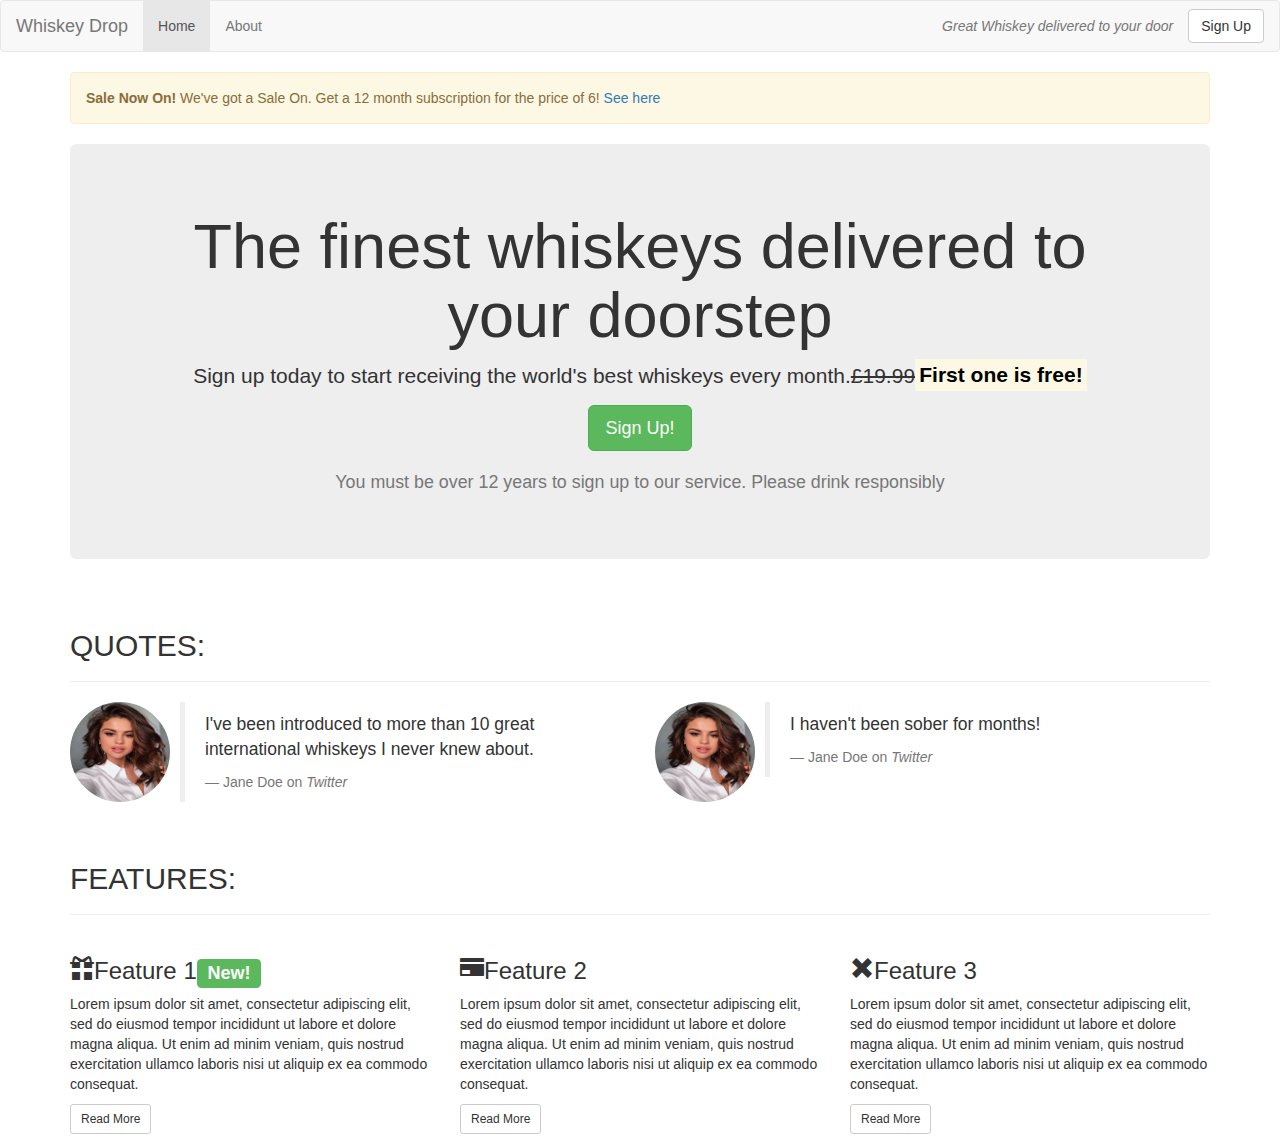
==== index.html @ 75abac08 "Initial commit" ====
<!doctype html>
<html lang="en-us">
  <head>
    <meta charset="UTF-8">
    <meta name="viewport" content="width=device-width, initial-scale=1.0">
    <title>Whiskey Drop | Taste a new Whiskey every month</title>
    <link rel="stylesheet" href="https://maxcdn.bootstrapcdn.com/bootstrap/3.3.7/css/bootstrap.min.css" type="text/css" />
  </head>
  <body>
    <!--NAV-->
    <nav class="navbar navbar-default">
        <div class="container-fluid">
            <!--Logo-->
            <div class="navbar-header">
                <a href="/" class="navbar-brand">
                    Whiskey Drop
                </a>
            </div>
             
            <!--Navbar-->
            <ul class="nav navbar-nav">
                <li class="active"><a href="/">Home</a></li>
                <li><a href="">About</a></li>
                <li class="visible-xs"><a href="">Sign In</a></li>
            </ul>
            
            <!--message-->
            <div class="navbar-header navbar-right hidden-xs">
                <a href="/login" class="btn btn-default navbar-btn">Sign Up</a>
                <p class="navbar-text"><i>Great Whiskey delivered to your door</i></p>
            </div>
        </div>
    </nav>
    <article class="container">
      <!--Callout-->
      <!--Alert-->
      <div class="row hidden-xs">
          <div class="col-xs-12">
              <div class="alert alert-warning">
                  <strong>Sale Now On!</strong> We've got a Sale On. Get a 12 month subscription for the price of 6! <a href="">See here</a>
              </div>
          </div>
      </div>
      <div class="row">
          <div class="col-xs-12">
              <section class="callout jumbotron text-center">
                  <h1>The finest whiskeys delivered to your doorstep</h1>
                  <p class="lead">Sign up today to start receiving the world's best whiskeys every month.<s class="hidden-xs">£19.99</s><span class="visible-xs"><br></span><strong><mark>First one is free!</mark></strong></p>
                  <p><button class="btn btn-lg btn-success">Sign Up!</button></p>
                  <p class="text-muted"><small>You must be over 12 years to sign up to our service. Please drink responsibly</small></p>
              </section>
          </div>
      </div>
      <!--/Callout-->
      <!-- Quotes -->
        <section class="quotes">
            <div class="row">
                <div class="col-xs-12">
                    <div class="page-header">
                        <h2 class="text-uppercase">Quotes:</h2>
                    </div>
                </div>
            </div>
            <div class="row">
                <div class="col-xs-12 col-md-6">
                    <div class="media">
                        <div class="media-left hidden-xs">
                            <img src="images/girl-image.jpg" class="img-circle media-object" height=100 width=100>
                        </div>
                        <div class="media-body">
                              <blockquote class="quote">
                                    <p>I've been introduced to more than 10 great international whiskeys I never knew about.</p>
                                    <footer>Jane Doe on <cite title="Twitter">Twitter</cite></footer>
                              </blockquote>  
                        </div>
                    </div>
                </div>
                
              <div class="col-xs-12 col-md-6">
                  <div class="media">
                        <div class="media-left hidden-xs">
                            <img src="images/girl-image.jpg" class="img-circle media-object" height=100 width=100>
                        </div>
                        <div class="media-body">
                              <blockquote class="quote">
                                    <p>I haven't been sober for months!</p>
                                    <footer>Jane Doe on <cite title="Twitter">Twitter</cite></footer>
                              </blockquote>  
                        </div>
                    </div>
              </div>
          </div>
        </section>
        <!-- /.quotes -->
        <!-- Features -->
        <section class="features">
            <div class="row">
                <div class="col-xs-12">
                    <div class="page-header">
                        <h2 class="text-uppercase">Features:</h2>
                    </div>
                </div>
            </div>
            <div class="row">
                <div class="col-xs-12 col-md-6 col-lg-4">
                    <div class="feature">
                        <h3><span class="glyphicon glyphicon-gift hidden-xs"></span>Feature 1<span class="label label-success">New!</span></h3>
                        <p>Lorem ipsum dolor sit amet, consectetur adipiscing elit, sed do eiusmod tempor incididunt ut labore et dolore magna aliqua. Ut enim ad minim veniam, quis nostrud exercitation ullamco laboris nisi ut aliquip ex ea commodo consequat.</p>
                        <p><a class="btn btn-sm btn-default" href="">Read More</a></p>
                    </div>
              </div>
              <div class="col-xs-12 col-md-6 col-lg-4">
                  <div class="feature">
                      <h3><span class="glyphicon glyphicon-credit-card hidden-xs"></span>Feature 2</h3>
                      <p>Lorem ipsum dolor sit amet, consectetur adipiscing elit, sed do eiusmod tempor incididunt ut labore et dolore magna aliqua. Ut enim ad minim veniam, quis nostrud exercitation ullamco laboris nisi ut aliquip ex ea commodo consequat.</p>
                      <p><a class="btn btn-sm btn-default" href="">Read More</a></p>
                  </div>
              </div>
              <div class="col-xs-12 hidden-md col-lg-4">
                  <div class="feature">
                      <h3><span class="glyphicon glyphicon-remove hidden-xs"></span>Feature 3</h3>
                      <p>Lorem ipsum dolor sit amet, consectetur adipiscing elit, sed do eiusmod tempor incididunt ut labore et dolore magna aliqua. Ut enim ad minim veniam, quis nostrud exercitation ullamco laboris nisi ut aliquip ex ea commodo consequat.</p>
                      <p><a class="btn btn-sm btn-default" href="">Read More</a></p>
                  </div>
              </div>
          </div>
        </section>
        <!-- /.features -->
    </article>
</body>

</html>
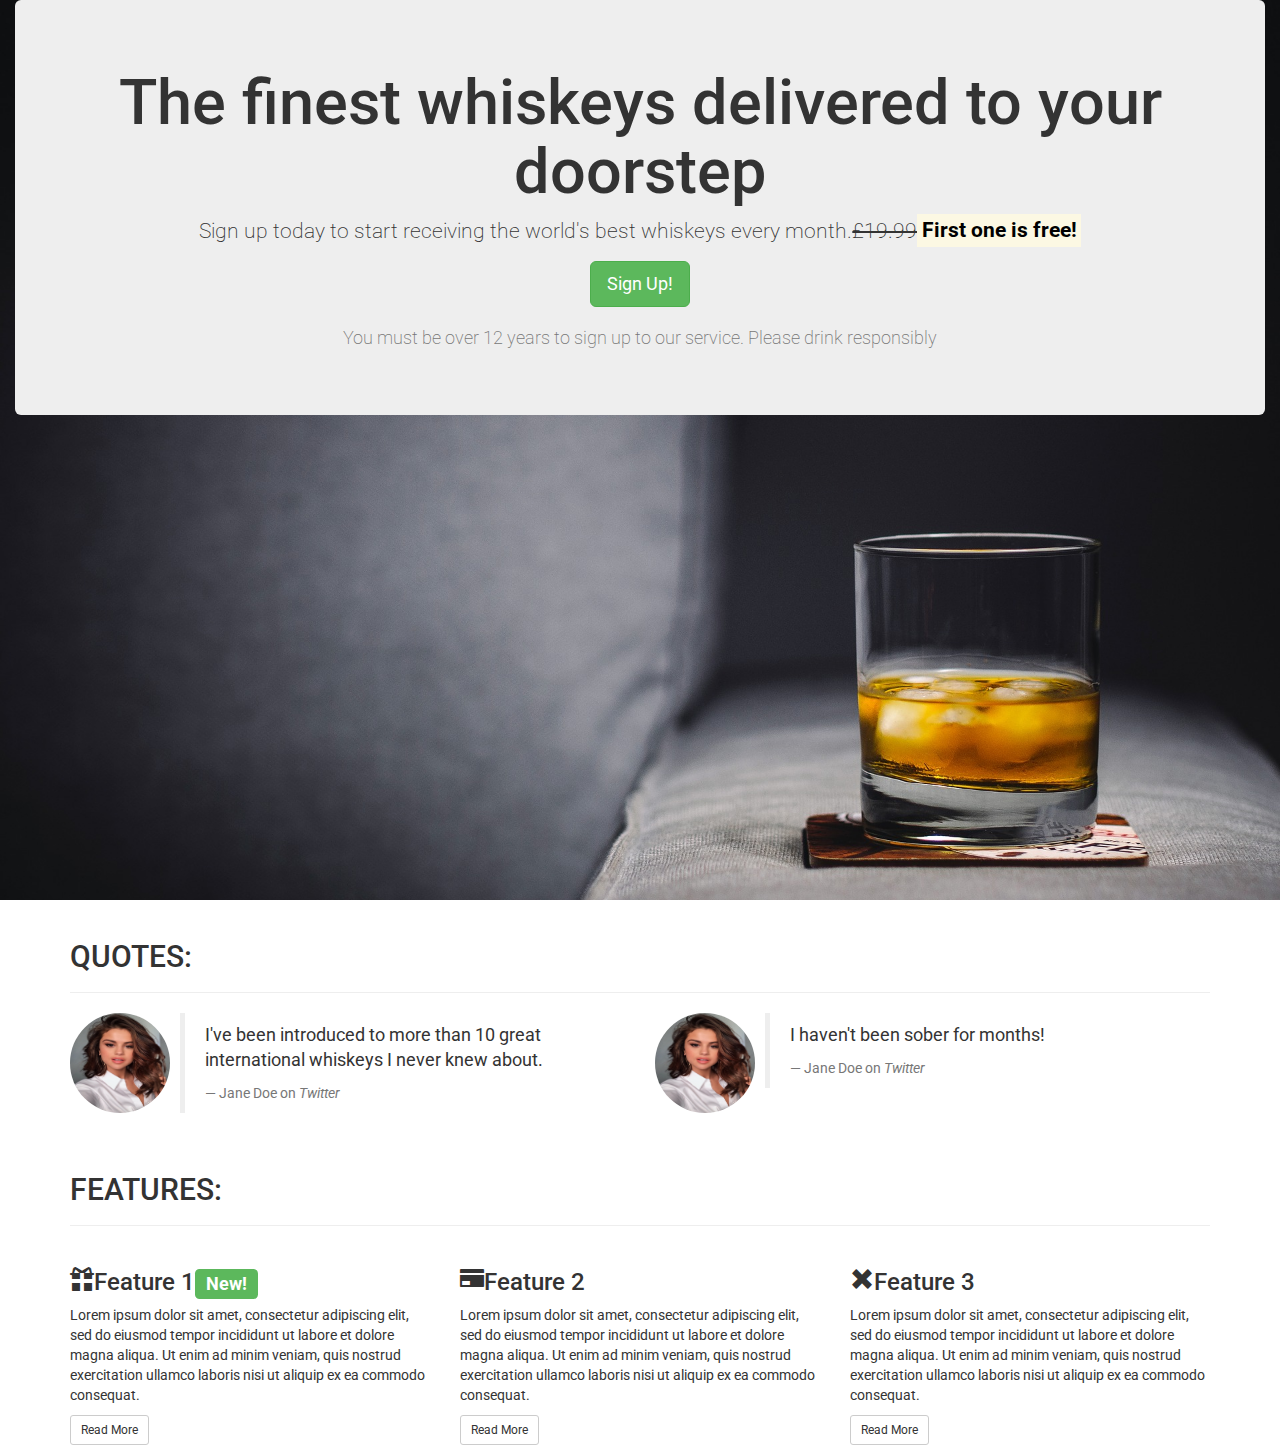
==== commit 88735963: "other changes" ====
--- a/index.html
+++ b/index.html
@@ -5,35 +5,31 @@
     <meta name="viewport" content="width=device-width, initial-scale=1.0">
     <title>Whiskey Drop | Taste a new Whiskey every month</title>
     <link rel="stylesheet" href="https://maxcdn.bootstrapcdn.com/bootstrap/3.3.7/css/bootstrap.min.css" type="text/css" />
+    <link href="https://fonts.googleapis.com/css?family=Roboto:400,400i,700,700i" rel="stylesheet">
+    <link rel="stylesheet" href="CSS/style.css">
   </head>
   <body>
-    <!--NAV-->
-    <nav class="navbar navbar-default">
+    <!--NAV>
         <div class="container-fluid">
-            <!--Logo-->
             <div class="navbar-header">
                 <a href="/" class="navbar-brand">
                     Whiskey Drop
                 </a>
             </div>
-             
-            <!--Navbar-->
+            
             <ul class="nav navbar-nav">
                 <li class="active"><a href="/">Home</a></li>
                 <li><a href="">About</a></li>
                 <li class="visible-xs"><a href="">Sign In</a></li>
             </ul>
-            
-            <!--message-->
+    
             <div class="navbar-header navbar-right hidden-xs">
                 <a href="/login" class="btn btn-default navbar-btn">Sign Up</a>
                 <p class="navbar-text"><i>Great Whiskey delivered to your door</i></p>
             </div>
-        </div>
-    </nav>
-    <article class="container">
-      <!--Callout-->
-      <!--Alert-->
+        <!--/div>
+    <!--/nav-->
+    <!--div class="container alert-container">
       <div class="row hidden-xs">
           <div class="col-xs-12">
               <div class="alert alert-warning">
@@ -41,18 +37,21 @@
               </div>
           </div>
       </div>
+    <!--/div-->
+    <div class="container-fluid callout-container">
       <div class="row">
           <div class="col-xs-12">
               <section class="callout jumbotron text-center">
                   <h1>The finest whiskeys delivered to your doorstep</h1>
                   <p class="lead">Sign up today to start receiving the world's best whiskeys every month.<s class="hidden-xs">£19.99</s><span class="visible-xs"><br></span><strong><mark>First one is free!</mark></strong></p>
-                  <p><button class="btn btn-lg btn-success">Sign Up!</button></p>
+                  <p><button class="btn btn-lg btn-success" data-toggle='modal' data-target='#signUpModal'>Sign Up!</button></p>
                   <p class="text-muted"><small>You must be over 12 years to sign up to our service. Please drink responsibly</small></p>
               </section>
           </div>
       </div>
-      <!--/Callout-->
-      <!-- Quotes -->
+    </div>
+    <!-- Quotes -->
+    <div class="container quotes-container">
         <section class="quotes">
             <div class="row">
                 <div class="col-xs-12">
@@ -92,7 +91,9 @@
           </div>
         </section>
         <!-- /.quotes -->
-        <!-- Features -->
+    </div>
+    <!-- Features -->
+    <div class="container features-container">
         <section class="features">
             <div class="row">
                 <div class="col-xs-12">
@@ -126,7 +127,38 @@
           </div>
         </section>
         <!-- /.features -->
-    </article>
+    </div>
+    <!-- Modal -->
+    <div class="modal fade" id="signUpModal" tabindex="-1" role="dialog" aria-labelledby="myModalLabel">
+      <div class="modal-dialog" role="document">
+        <div class="modal-content">
+          <div class="modal-header">
+            <button type="button" class="close" data-dismiss="modal" aria-label="Close"><span aria-hidden="true">&times;</span></button>
+            <h4 class="modal-title" id="myModalLabel">Sign Up for Whiskey Drop!</h4>
+          </div>
+          <div class="modal-body">
+             <form>
+              <div class="form-group">
+                <label for="email">Email address</label>
+                <input type="email" class="form-control" id="email" placeholder="Email">
+                <p class="help-block">We'll never share your email address with anyone</p>
+              </div>
+              <div class="form-group">
+                <label for="password">Password</label>
+                <input type="password" class="form-control" id="password" placeholder="Password">
+              </div>
+              <div class="form-group">
+                <label for="passwordRepeat">Repeat Password</label>
+                <input type="password" class="form-control" id="passwordRepeat" placeholder="Repeat your Password">
+              </div>
+              <button type="submit" class="btn btn-success">Sign Up!</button>
+             </form>
+          </div>
+        </div>
+      </div>
+    </div>
+    <script src="https://code.jquery.com/jquery-3.3.1.min.js" integrity="sha256-FgpCb/KJQlLNfOu91ta32o/NMZxltwRo8QtmkMRdAu8="crossorigin="anonymous"></script>
+    <script src="https://maxcdn.bootstrapcdn.com/bootstrap/3.3.7/js/bootstrap.min.js" integrity="sha384-Tc5IQib027qvyjSMfHjOMaLkfuWVxZxUPnCJA7l2mCWNIpG9mGCD8wGNIcPD7Txa" crossorigin="anonymous"></script>
 </body>
 
 </html>--- a/CSS/style.css
+++ b/CSS/style.css
@@ -0,0 +1,22 @@
+body{
+    font-family: 'Roboto', sans-serif;
+}
+
+/*Containers*/
+.alert-container{
+    
+}
+.callout-container{
+    height: 100vh;
+    background: url('../images/whiskey-background.jpg') no-repeat center center fixed; 
+   -webkit-background-size: cover;
+   -moz-background-size: cover;
+   -o-background-size: cover;
+    background-size: cover;
+}
+.quotes-container{
+    
+}
+.features-container{
+    
+}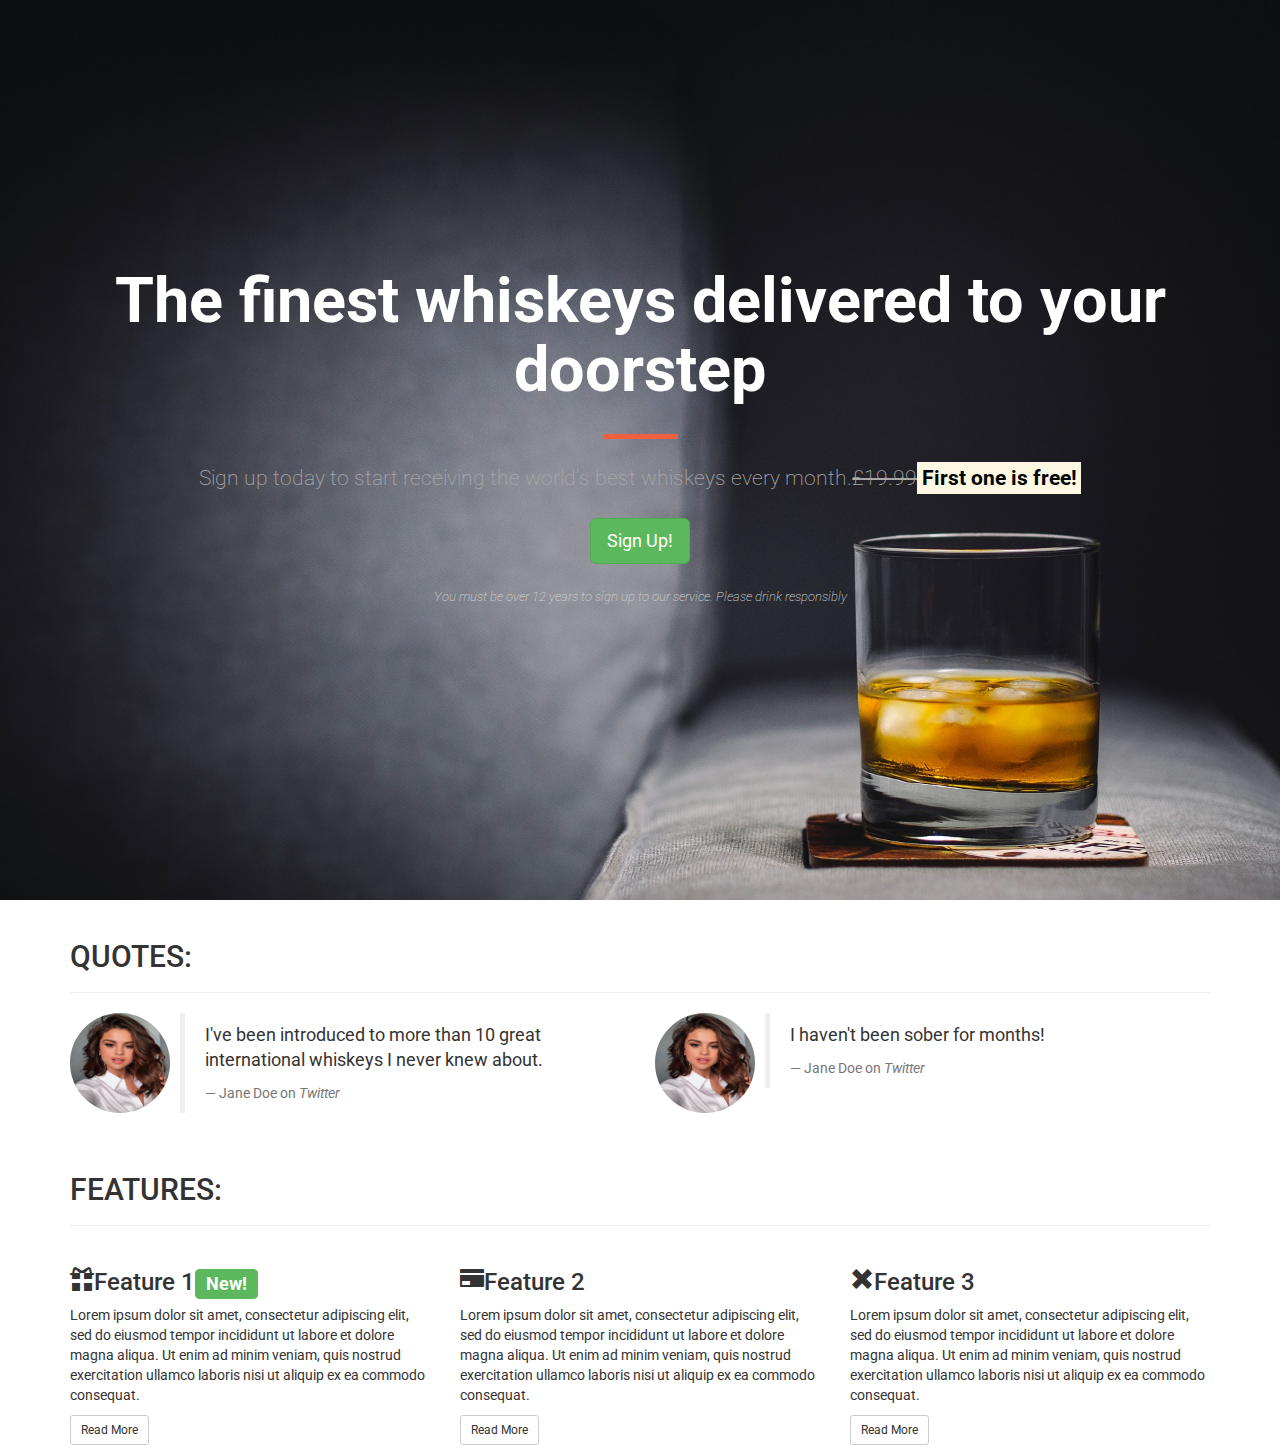
==== commit 771281e8: "chan" ====
--- a/index.html
+++ b/index.html
@@ -43,6 +43,7 @@
           <div class="col-xs-12">
               <section class="callout jumbotron text-center">
                   <h1>The finest whiskeys delivered to your doorstep</h1>
+                  <hr class="block-header block-header--orange">
                   <p class="lead">Sign up today to start receiving the world's best whiskeys every month.<s class="hidden-xs">£19.99</s><span class="visible-xs"><br></span><strong><mark>First one is free!</mark></strong></p>
                   <p><button class="btn btn-lg btn-success" data-toggle='modal' data-target='#signUpModal'>Sign Up!</button></p>
                   <p class="text-muted"><small>You must be over 12 years to sign up to our service. Please drink responsibly</small></p>
--- a/CSS/style.css
+++ b/CSS/style.css
@@ -13,10 +13,49 @@
    -moz-background-size: cover;
    -o-background-size: cover;
     background-size: cover;
+    
+    display: flex;
+    align-items: center;
 }
 .quotes-container{
     
 }
 .features-container{
     
-}+}
+
+/*Jumbotron*/
+.jumbotron{
+    background-color: transparent;
+}
+.jumbotron h1{
+   color: white;
+   font-weight: bold;
+   margin-bottom: 30px;
+}
+
+.jumbotron .lead{
+    color: #a7a7a7;
+    margin: 25px 0;
+}
+
+.jumbotron small{
+    font-size: 60%;
+    font-style: italic;
+    color: #d0d0d0;
+}
+
+/* Block Dividers*/
+.block-header{
+    width: 75px;
+    height: 5px;
+    border: 0;
+}
+
+.block-header--orange{
+    background-color: #f05f40
+}
+.block-header--short{
+    width: 35px;
+}
+
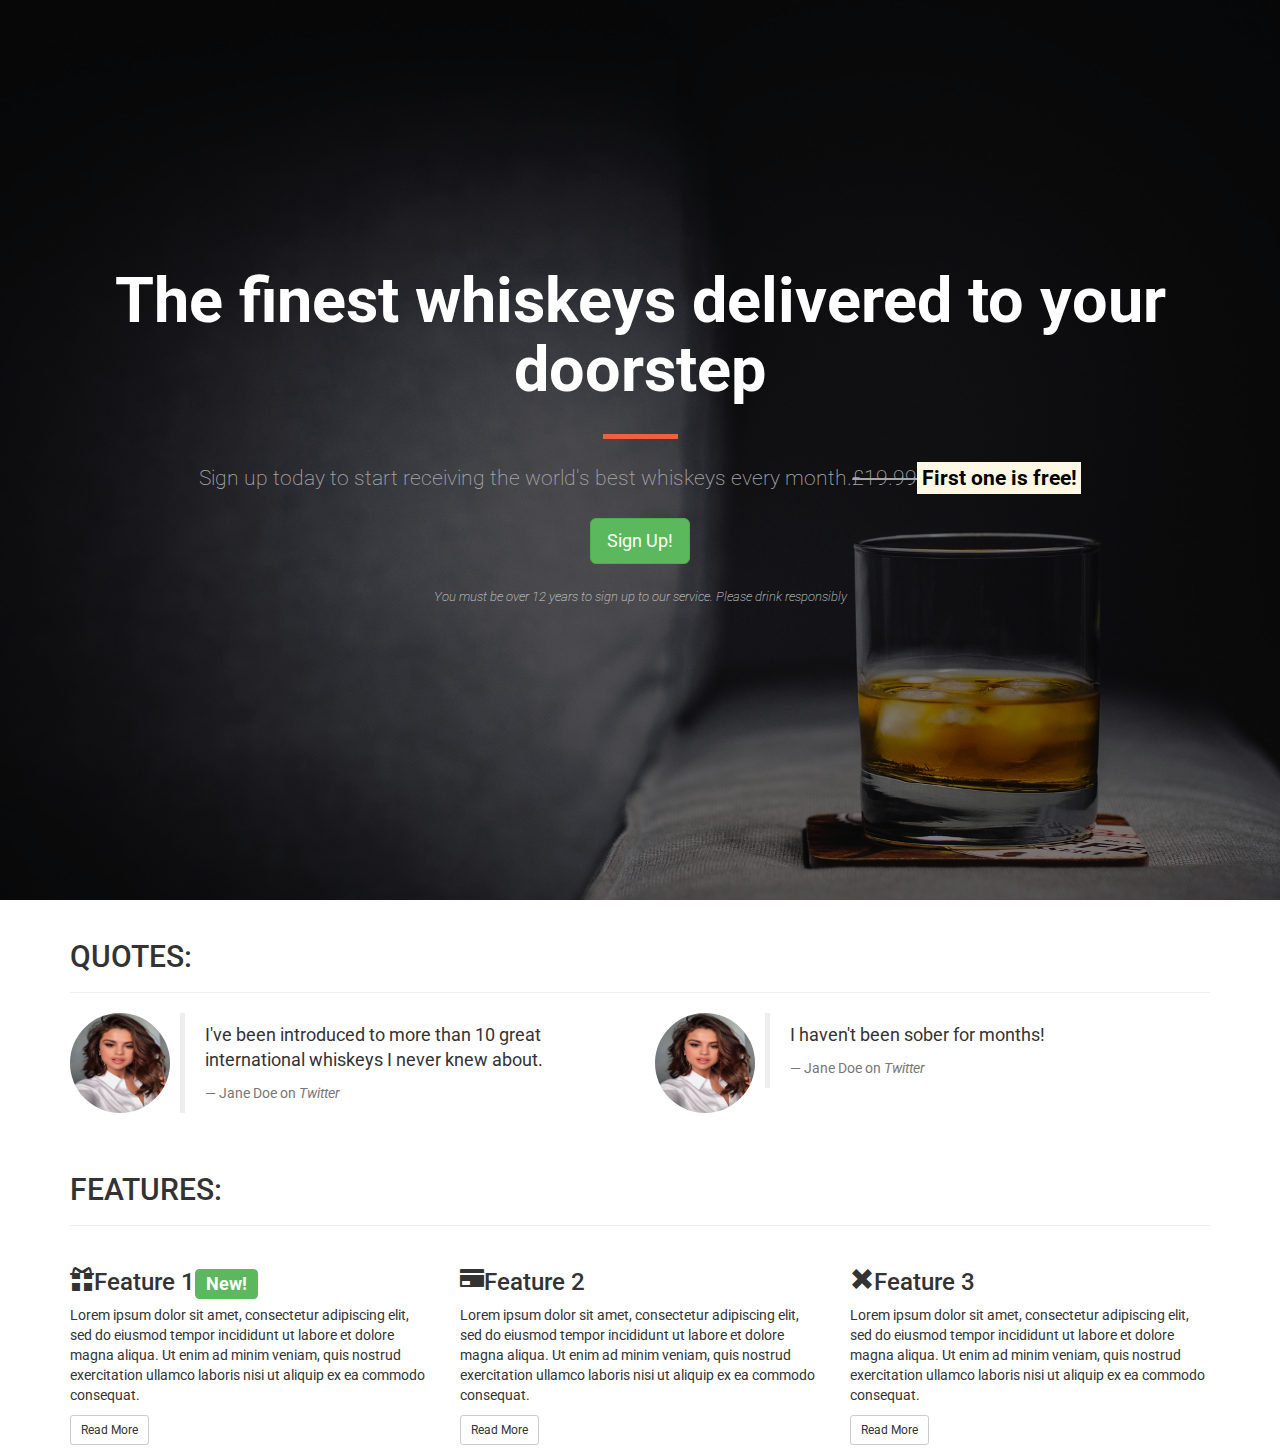
==== commit 1b109ab3: "cha" ====
--- a/index.html
+++ b/index.html
@@ -39,17 +39,18 @@
       </div>
     <!--/div-->
     <div class="container-fluid callout-container">
-      <div class="row">
-          <div class="col-xs-12">
-              <section class="callout jumbotron text-center">
-                  <h1>The finest whiskeys delivered to your doorstep</h1>
-                  <hr class="block-header block-header--orange">
-                  <p class="lead">Sign up today to start receiving the world's best whiskeys every month.<s class="hidden-xs">£19.99</s><span class="visible-xs"><br></span><strong><mark>First one is free!</mark></strong></p>
-                  <p><button class="btn btn-lg btn-success" data-toggle='modal' data-target='#signUpModal'>Sign Up!</button></p>
-                  <p class="text-muted"><small>You must be over 12 years to sign up to our service. Please drink responsibly</small></p>
-              </section>
-          </div>
-      </div>
+        <div class="opaque-overlay">&nbsp;</div>
+        <div class="row">
+             <div class="col-xs-12">
+                  <section class="callout jumbotron text-center">
+                      <h1>The finest whiskeys delivered to your doorstep</h1>
+                      <hr class="block-header block-header--orange">
+                      <p class="lead">Sign up today to start receiving the world's best whiskeys every month.<s class="hidden-xs">£19.99</s><span class="visible-xs"><br></span><strong><mark>First one is free!</mark></strong></p>
+                      <p><button class="btn btn-lg btn-success" data-toggle='modal' data-target='#signUpModal'>Sign Up!</button></p>
+                      <p class="text-muted"><small>You must be over 12 years to sign up to our service. Please drink responsibly</small></p>
+                  </section>
+              </div>
+         </div>
     </div>
     <!-- Quotes -->
     <div class="container quotes-container">
--- a/CSS/style.css
+++ b/CSS/style.css
@@ -16,6 +16,15 @@
     
     display: flex;
     align-items: center;
+}
+.opaque-overlay{
+    position: absolute;
+    top: 0;
+    left: 0;
+    height: 100%;
+    width: 100%;
+    background-color: rgba(0,0,0,0.5)
+    
 }
 .quotes-container{
     
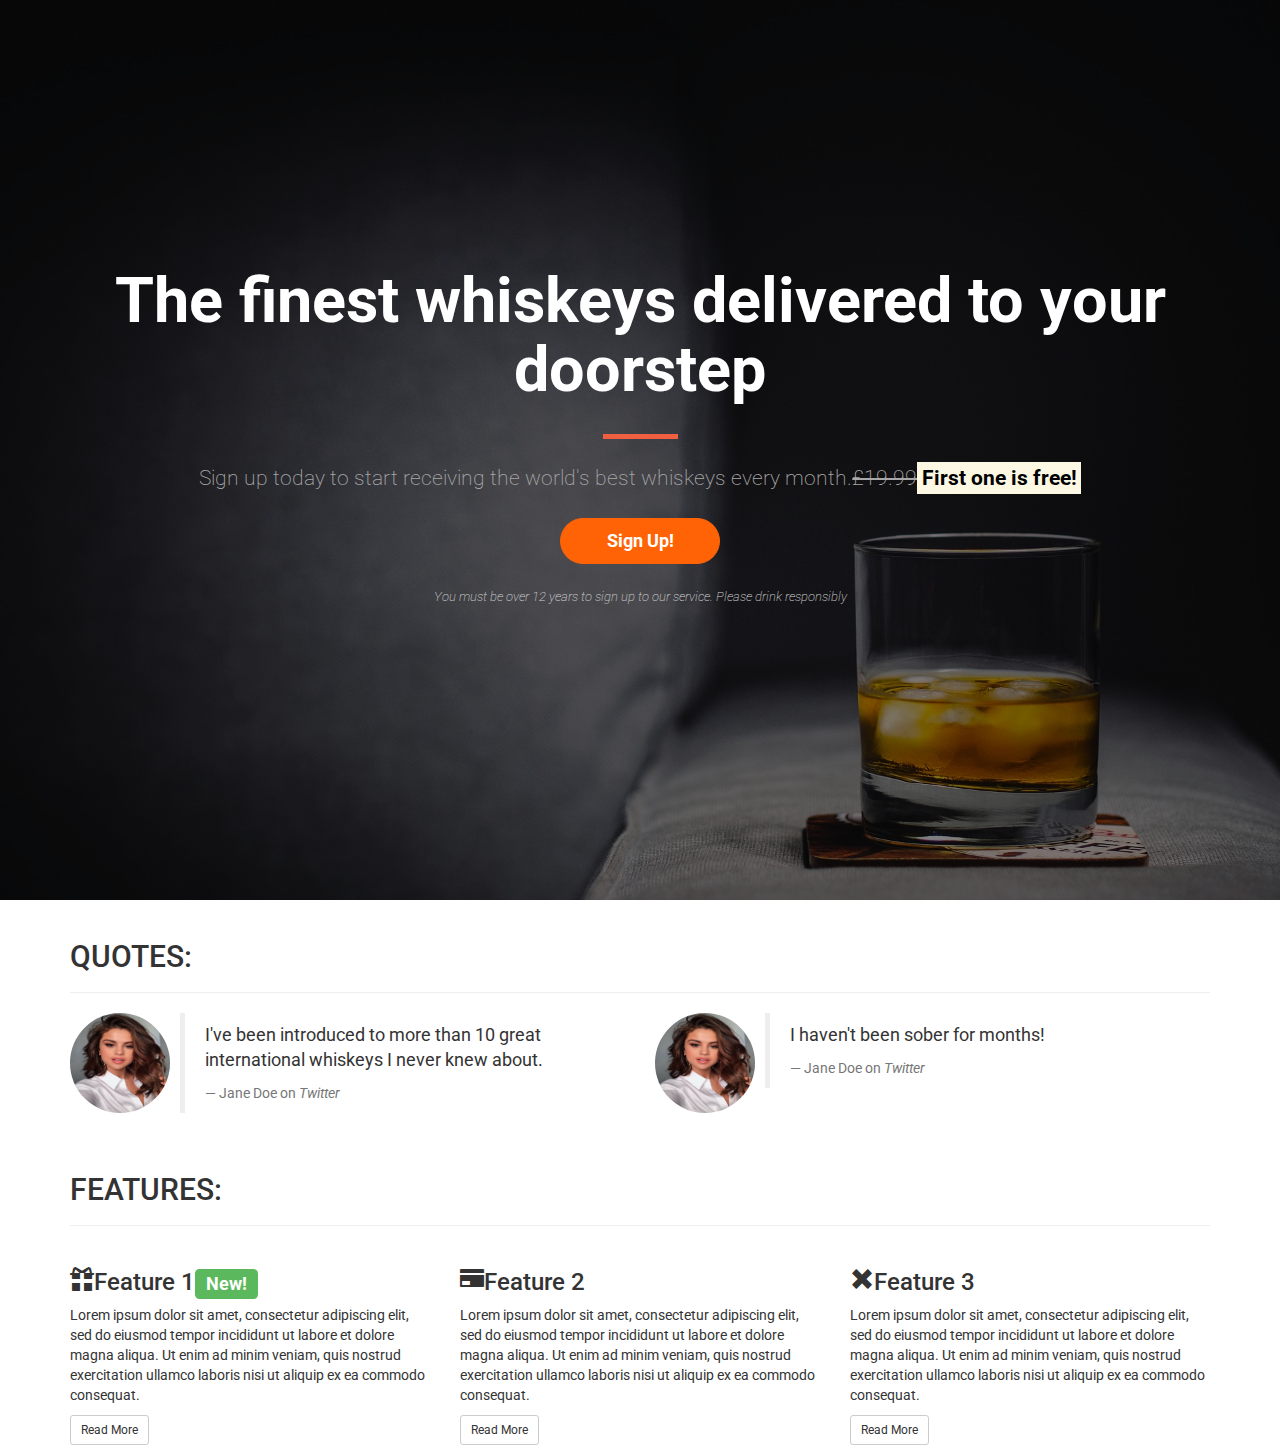
==== commit cd46e494: "ot" ====
--- a/index.html
+++ b/index.html
@@ -46,7 +46,7 @@
                       <h1>The finest whiskeys delivered to your doorstep</h1>
                       <hr class="block-header block-header--orange">
                       <p class="lead">Sign up today to start receiving the world's best whiskeys every month.<s class="hidden-xs">£19.99</s><span class="visible-xs"><br></span><strong><mark>First one is free!</mark></strong></p>
-                      <p><button class="btn btn-lg btn-success" data-toggle='modal' data-target='#signUpModal'>Sign Up!</button></p>
+                      <p><button class="btn btn-lg btn--cta btn--red" data-toggle='modal' data-target='#signUpModal'>Sign Up!</button></p>
                       <p class="text-muted"><small>You must be over 12 years to sign up to our service. Please drink responsibly</small></p>
                   </section>
               </div>
--- a/CSS/style.css
+++ b/CSS/style.css
@@ -16,6 +16,8 @@
     
     display: flex;
     align-items: center;
+    
+    position: relative;
 }
 .opaque-overlay{
     position: absolute;
@@ -68,3 +70,23 @@
     width: 35px;
 }
 
+/*Buttons*/
+.btn--cta{
+    font-weight: bold;
+    border-radius: 23px;
+    width: 160px;
+}
+.btn--red{
+    color: white;
+    background-color: #ff6305;
+    border-color: #ff6305;
+}
+
+.btn--red:hover,
+.btn--red:active,
+.btn--red:focus,
+.btn--red:active:focus{
+    background-color: #df4929;
+    border-color: #df4929;
+    color: white;
+}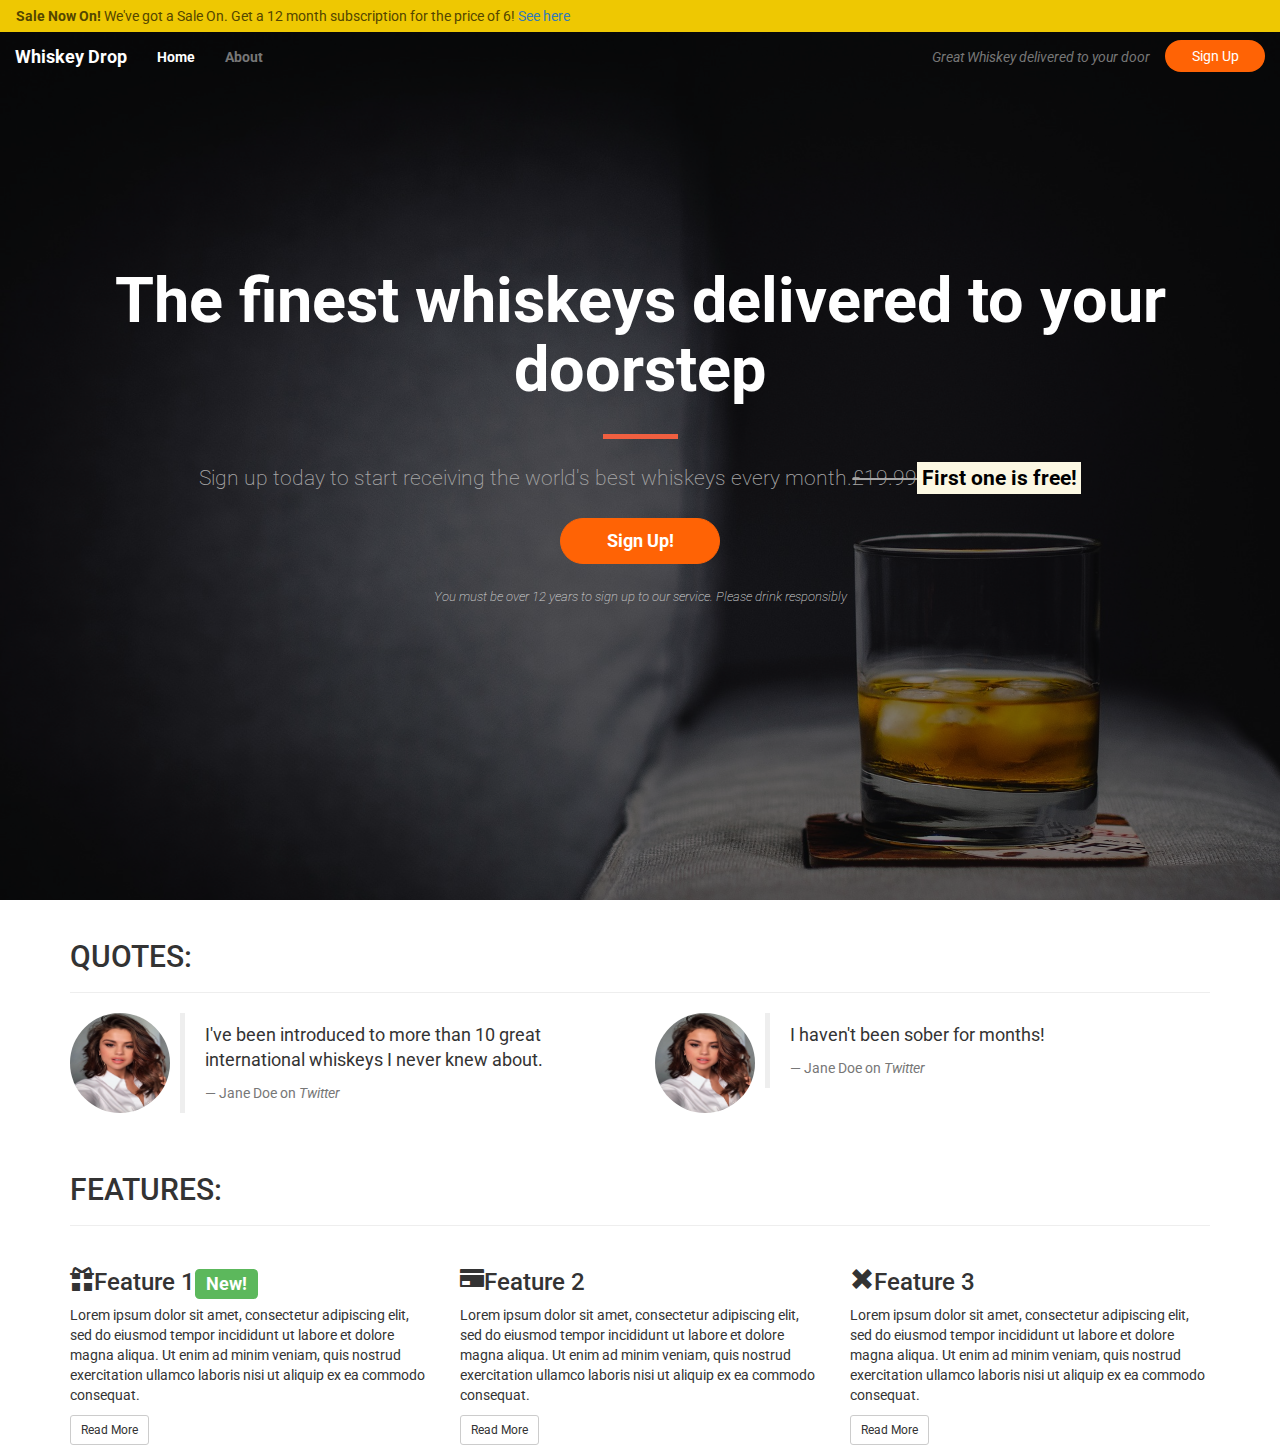
==== commit 7a48efa9: "more" ====
--- a/index.html
+++ b/index.html
@@ -9,35 +9,43 @@
     <link rel="stylesheet" href="CSS/style.css">
   </head>
   <body>
-    <!--NAV>
+    <nav class="navbar navbar-default">
+        <div class="container-fluid alert-container">
+          <div class="row">
+              <div class="col-xs-12">
+                  <div class="site-wide-alert alert alert-warning">
+                      <strong>Sale Now On!</strong> We've got a Sale On. Get a 12 month subscription for the price of 6! <a href="">See here</a>
+                  </div>
+              </div>
+          </div>
+        </div>
         <div class="container-fluid">
             <div class="navbar-header">
                 <a href="/" class="navbar-brand">
                     Whiskey Drop
                 </a>
+                <button type="button" class="navbar-toggle collapsed" data-toggle="collapse" data-target="#navbar">
+    	            <span class="sr-only">Toggle navigation</span>
+                    <span class="icon-bar"></span>
+                    <span class="icon-bar"></span>
+                    <span class="icon-bar"></span>
+                </button>
             </div>
             
-            <ul class="nav navbar-nav">
-                <li class="active"><a href="/">Home</a></li>
-                <li><a href="">About</a></li>
-                <li class="visible-xs"><a href="">Sign In</a></li>
-            </ul>
+            <div class="navbar-collapse collapse" id="navbar">
+                <ul class="nav navbar-nav">
+                    <li class="active"><a href="/">Home</a></li>
+                    <li><a href="">About</a></li>
+                    <li class="visible-xs"><a href="">Sign In</a></li>
+                </ul>
     
-            <div class="navbar-header navbar-right hidden-xs">
-                <a href="/login" class="btn btn-default navbar-btn">Sign Up</a>
-                <p class="navbar-text"><i>Great Whiskey delivered to your door</i></p>
+                <div class="navbar-header navbar-right hidden-xs">
+                    <a href="/login" class="btn btn-default navbar-btn">Sign Up</a>
+                    <p class="navbar-text"><i>Great Whiskey delivered to your door</i></p>
+               </div>
             </div>
-        <!--/div>
-    <!--/nav-->
-    <!--div class="container alert-container">
-      <div class="row hidden-xs">
-          <div class="col-xs-12">
-              <div class="alert alert-warning">
-                  <strong>Sale Now On!</strong> We've got a Sale On. Get a 12 month subscription for the price of 6! <a href="">See here</a>
-              </div>
-          </div>
-      </div>
-    <!--/div-->
+        </div>
+    </nav>
     <div class="container-fluid callout-container">
         <div class="opaque-overlay">&nbsp;</div>
         <div class="row">
--- a/CSS/style.css
+++ b/CSS/style.css
@@ -3,9 +3,6 @@
 }
 
 /*Containers*/
-.alert-container{
-    
-}
 .callout-container{
     height: 100vh;
     background: url('../images/whiskey-background.jpg') no-repeat center center fixed; 
@@ -33,6 +30,66 @@
 }
 .features-container{
     
+}
+/*Navbar*/
+.navbar{
+    margin-bottom: 0;
+    position: absolute;
+    top: 0;
+    left: 0;
+    width: 100%;
+    z-index: 1;
+    background-color: transparent;
+    border: 0;
+}
+
+.navbar-default .navbar-collapse{
+    border-color: transparent;
+}
+.navbar-default .navbar-toggle{
+    border: 0;
+}
+.navbar-default .navbar-toggle:hover{
+    background-color: transparent;
+}
+.navbar-default .navbar-toggle .icon-bar{
+    background-color: white;
+}
+.navbar .navbar-brand{
+    font-weight: bold;
+    color: white;
+}
+.navbar .navbar-brand:hover{
+    color: white;
+}
+
+.navbar-default .navbar-nav a{
+    font-weight: bold;
+}
+
+.navbar-default .navbar-nav>.active>a,
+.navbar-default .navbar-nav>.active>a:focus,
+.navbar-default .navbar-nav>.active>a:hover {
+    color: white;
+    background: transparent;
+    
+}
+
+.navbar-default .navbar-nav>li>a:focus,
+.navbar-default .navbar-nav>li>a:hover {
+    color: white;
+}
+.navbar-btn{
+    border:0;
+    border-radius: 16px;
+    width: 100px;
+    background-color: #ff6305;
+    color: white;
+}
+.navbar-btn:hover{
+    color: white;
+    background-color: #ff6305;
+    border-color: #ff6305;
 }
 
 /*Jumbotron*/
@@ -89,4 +146,21 @@
     background-color: #df4929;
     border-color: #df4929;
     color: white;
-}+}
+
+/*Alerts*/
+.alert-container .col-xs-12{
+    padding-left: 0;
+    padding-right: 0;
+}
+.site-wide-alert{
+    color: #544600;
+    background-color: #eec802;
+    border-color: #eec802;
+    padding: 5px 15px;
+    margin-bottom: 0;
+    border: 1px solid transparent;
+    border-radius: 0;
+}
+
+
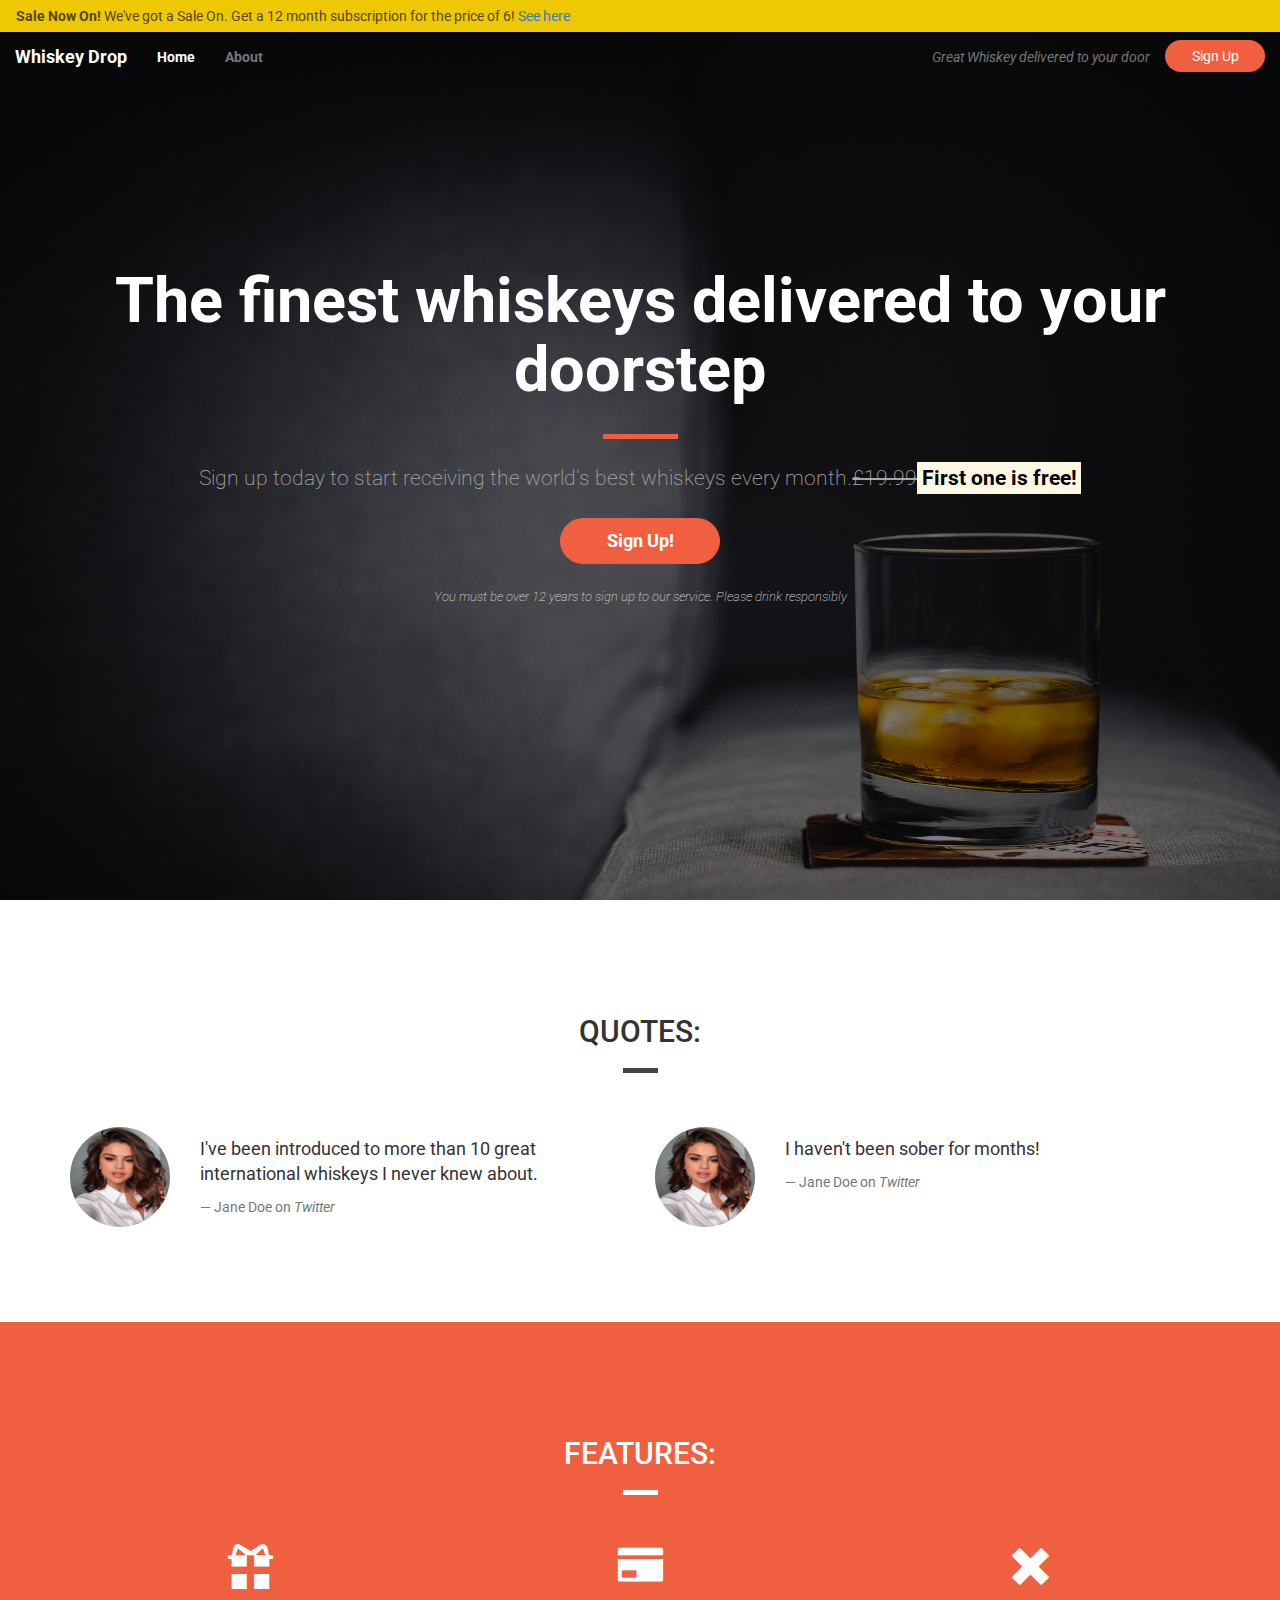
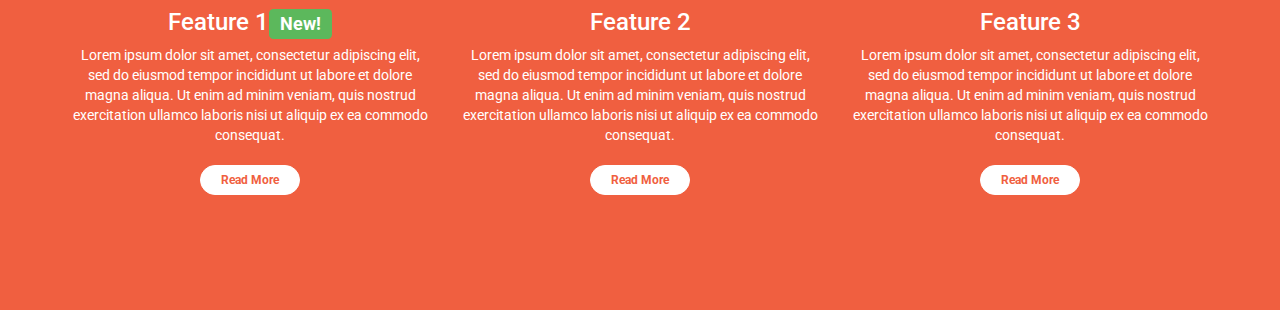
==== commit fc0e27b5: "Final Changes" ====
--- a/index.html
+++ b/index.html
@@ -52,7 +52,7 @@
              <div class="col-xs-12">
                   <section class="callout jumbotron text-center">
                       <h1>The finest whiskeys delivered to your doorstep</h1>
-                      <hr class="block-header block-header--orange">
+                      <hr class="block-divider block-divider--orange">
                       <p class="lead">Sign up today to start receiving the world's best whiskeys every month.<s class="hidden-xs">£19.99</s><span class="visible-xs"><br></span><strong><mark>First one is free!</mark></strong></p>
                       <p><button class="btn btn-lg btn--cta btn--red" data-toggle='modal' data-target='#signUpModal'>Sign Up!</button></p>
                       <p class="text-muted"><small>You must be over 12 years to sign up to our service. Please drink responsibly</small></p>
@@ -61,82 +61,86 @@
          </div>
     </div>
     <!-- Quotes -->
-    <div class="container quotes-container">
-        <section class="quotes">
-            <div class="row">
-                <div class="col-xs-12">
-                    <div class="page-header">
-                        <h2 class="text-uppercase">Quotes:</h2>
-                    </div>
-                </div>
-            </div>
-            <div class="row">
-                <div class="col-xs-12 col-md-6">
-                    <div class="media">
-                        <div class="media-left hidden-xs">
-                            <img src="images/girl-image.jpg" class="img-circle media-object" height=100 width=100>
-                        </div>
-                        <div class="media-body">
-                              <blockquote class="quote">
-                                    <p>I've been introduced to more than 10 great international whiskeys I never knew about.</p>
-                                    <footer>Jane Doe on <cite title="Twitter">Twitter</cite></footer>
-                              </blockquote>  
+    <div class="container-wrapper">
+        <div class="container quotes-container content-container">
+            <section class="quotes">
+                <div class="row">
+                    <div class="col-xs-12">
+                        <div class="page-header">
+                            <h2 class="text-uppercase">Quotes:</h2>
+                            <hr class="block-divider block-divider--short">
                         </div>
                     </div>
                 </div>
-                
-              <div class="col-xs-12 col-md-6">
-                  <div class="media">
-                        <div class="media-left hidden-xs">
-                            <img src="images/girl-image.jpg" class="img-circle media-object" height=100 width=100>
-                        </div>
-                        <div class="media-body">
-                              <blockquote class="quote">
-                                    <p>I haven't been sober for months!</p>
-                                    <footer>Jane Doe on <cite title="Twitter">Twitter</cite></footer>
-                              </blockquote>  
+                <div class="row">
+                    <div class="col-xs-12 col-md-6">
+                        <div class="media">
+                            <div class="media-left hidden-xs">
+                                <img src="images/girl-image.jpg" class="img-circle media-object" height=100 width=100>
+                            </div>
+                            <div class="media-body">
+                                  <blockquote class="quote">
+                                        <p>I've been introduced to more than 10 great international whiskeys I never knew about.</p>
+                                        <footer>Jane Doe on <cite title="Twitter">Twitter</cite></footer>
+                                  </blockquote>  
+                            </div>
                         </div>
                     </div>
+                    
+                  <div class="col-xs-12 col-md-6">
+                      <div class="media">
+                            <div class="media-left hidden-xs">
+                                <img src="images/girl-image.jpg" class="img-circle media-object" height=100 width=100>
+                            </div>
+                            <div class="media-body">
+                                  <blockquote class="quote">
+                                        <p>I haven't been sober for months!</p>
+                                        <footer>Jane Doe on <cite title="Twitter">Twitter</cite></footer>
+                                  </blockquote>  
+                            </div>
+                        </div>
+                  </div>
               </div>
-          </div>
-        </section>
-        <!-- /.quotes -->
+            </section>
+        </div>
     </div>
     <!-- Features -->
-    <div class="container features-container">
-        <section class="features">
-            <div class="row">
-                <div class="col-xs-12">
-                    <div class="page-header">
-                        <h2 class="text-uppercase">Features:</h2>
+    <div class="container-wrapper--red">
+        <div class="container features-container content-container">
+            <section class="features">
+                <div class="row">
+                    <div class="col-xs-12">
+                        <div class="page-header">
+                            <h2 class="text-uppercase">Features:</h2>
+                            <hr class="block-divider block-divider--short block-divider--white">
+                        </div>
                     </div>
                 </div>
-            </div>
-            <div class="row">
-                <div class="col-xs-12 col-md-6 col-lg-4">
-                    <div class="feature">
-                        <h3><span class="glyphicon glyphicon-gift hidden-xs"></span>Feature 1<span class="label label-success">New!</span></h3>
-                        <p>Lorem ipsum dolor sit amet, consectetur adipiscing elit, sed do eiusmod tempor incididunt ut labore et dolore magna aliqua. Ut enim ad minim veniam, quis nostrud exercitation ullamco laboris nisi ut aliquip ex ea commodo consequat.</p>
-                        <p><a class="btn btn-sm btn-default" href="">Read More</a></p>
-                    </div>
-              </div>
-              <div class="col-xs-12 col-md-6 col-lg-4">
-                  <div class="feature">
-                      <h3><span class="glyphicon glyphicon-credit-card hidden-xs"></span>Feature 2</h3>
-                      <p>Lorem ipsum dolor sit amet, consectetur adipiscing elit, sed do eiusmod tempor incididunt ut labore et dolore magna aliqua. Ut enim ad minim veniam, quis nostrud exercitation ullamco laboris nisi ut aliquip ex ea commodo consequat.</p>
-                      <p><a class="btn btn-sm btn-default" href="">Read More</a></p>
+                <div class="row">
+                    <div class="col-xs-12 col-md-6 col-lg-4">
+                        <div class="feature">
+                            <h3><span class="glyphicon glyphicon-gift hidden-xs"></span>Feature 1<span class="label label-success">New!</span></h3>
+                            <p>Lorem ipsum dolor sit amet, consectetur adipiscing elit, sed do eiusmod tempor incididunt ut labore et dolore magna aliqua. Ut enim ad minim veniam, quis nostrud exercitation ullamco laboris nisi ut aliquip ex ea commodo consequat.</p>
+                            <p><a class="btn btn-sm btn-default" href="">Read More</a></p>
+                        </div>
+                  </div>
+                  <div class="col-xs-12 col-md-6 col-lg-4">
+                      <div class="feature">
+                          <h3><span class="glyphicon glyphicon-credit-card hidden-xs"></span>Feature 2</h3>
+                          <p>Lorem ipsum dolor sit amet, consectetur adipiscing elit, sed do eiusmod tempor incididunt ut labore et dolore magna aliqua. Ut enim ad minim veniam, quis nostrud exercitation ullamco laboris nisi ut aliquip ex ea commodo consequat.</p>
+                          <p><a class="btn btn-sm btn-default" href="">Read More</a></p>
+                      </div>
+                  </div>
+                  <div class="col-xs-12 hidden-md col-lg-4">
+                      <div class="feature">
+                          <h3><span class="glyphicon glyphicon-remove hidden-xs"></span>Feature 3</h3>
+                          <p>Lorem ipsum dolor sit amet, consectetur adipiscing elit, sed do eiusmod tempor incididunt ut labore et dolore magna aliqua. Ut enim ad minim veniam, quis nostrud exercitation ullamco laboris nisi ut aliquip ex ea commodo consequat.</p>
+                          <p><a class="btn btn-sm btn-default" href="">Read More</a></p>
+                      </div>
                   </div>
               </div>
-              <div class="col-xs-12 hidden-md col-lg-4">
-                  <div class="feature">
-                      <h3><span class="glyphicon glyphicon-remove hidden-xs"></span>Feature 3</h3>
-                      <p>Lorem ipsum dolor sit amet, consectetur adipiscing elit, sed do eiusmod tempor incididunt ut labore et dolore magna aliqua. Ut enim ad minim veniam, quis nostrud exercitation ullamco laboris nisi ut aliquip ex ea commodo consequat.</p>
-                      <p><a class="btn btn-sm btn-default" href="">Read More</a></p>
-                  </div>
-              </div>
-          </div>
-        </section>
-        <!-- /.features -->
+            </section>
+        </div>
     </div>
     <!-- Modal -->
     <div class="modal fade" id="signUpModal" tabindex="-1" role="dialog" aria-labelledby="myModalLabel">
--- a/CSS/style.css
+++ b/CSS/style.css
@@ -3,6 +3,13 @@
 }
 
 /*Containers*/
+.container-wrapper{
+    
+}
+.container-wrapper--red{
+    background-color: #f05f40;
+    color: white;
+}
 .callout-container{
     height: 100vh;
     background: url('../images/whiskey-background.jpg') no-repeat center center fixed; 
@@ -13,6 +20,7 @@
     
     display: flex;
     align-items: center;
+    justify-content: center;
     
     position: relative;
 }
@@ -25,11 +33,9 @@
     background-color: rgba(0,0,0,0.5)
     
 }
-.quotes-container{
-    
-}
-.features-container{
-    
+.content-container{
+    padding-top: 75px;
+    padding-bottom: 75px;
 }
 /*Navbar*/
 .navbar{
@@ -83,13 +89,13 @@
     border:0;
     border-radius: 16px;
     width: 100px;
-    background-color: #ff6305;
+    background-color: #f05f40;
     color: white;
 }
 .navbar-btn:hover{
     color: white;
-    background-color: #ff6305;
-    border-color: #ff6305;
+    background-color: #df4929;
+    border-color: #df4929;
 }
 
 /*Jumbotron*/
@@ -114,19 +120,22 @@
 }
 
 /* Block Dividers*/
-.block-header{
+.block-divider{
     width: 75px;
     height: 5px;
     border: 0;
-}
-
-.block-header--orange{
+    background-color: #444;
+}
+
+.block-divider--orange{
     background-color: #f05f40
 }
-.block-header--short{
+.block-divider--short{
     width: 35px;
 }
-
+.block-divider--white{
+    background-color: white;
+}
 /*Buttons*/
 .btn--cta{
     font-weight: bold;
@@ -135,8 +144,8 @@
 }
 .btn--red{
     color: white;
-    background-color: #ff6305;
-    border-color: #ff6305;
+    background-color: #f05f40;
+    border-color: #f05f40;
 }
 
 .btn--red:hover,
@@ -162,5 +171,44 @@
     border: 1px solid transparent;
     border-radius: 0;
 }
-
-
+/*Page Headers*/
+.page-header{
+    margin-bottom: 0;
+    border-bottom: 0;
+    text-align: center;
+}
+.page-header h2{
+    margin-top: 0;
+}
+
+/*Quotes*/
+.quotes .page-header{
+    margin-bottom: 25px;
+}
+blockquote.quote{
+    border-left: 0;
+}
+
+/*Features*/
+.feature{
+    text-align: center;
+    margin-bottom: 40px;
+}
+.feature .glyphicon{
+    display: block;
+    margin-bottom: 20px;
+    font-size: 45px;
+    line-height: 45px;
+}
+.feature .btn{
+    background-color: white;
+    border-color: white;
+    border-radius: 15px;
+    min-width: 100px;
+    font-weight: bold;
+    margin-top: 10px;
+    color: #f05f40;
+}
+
+
+
